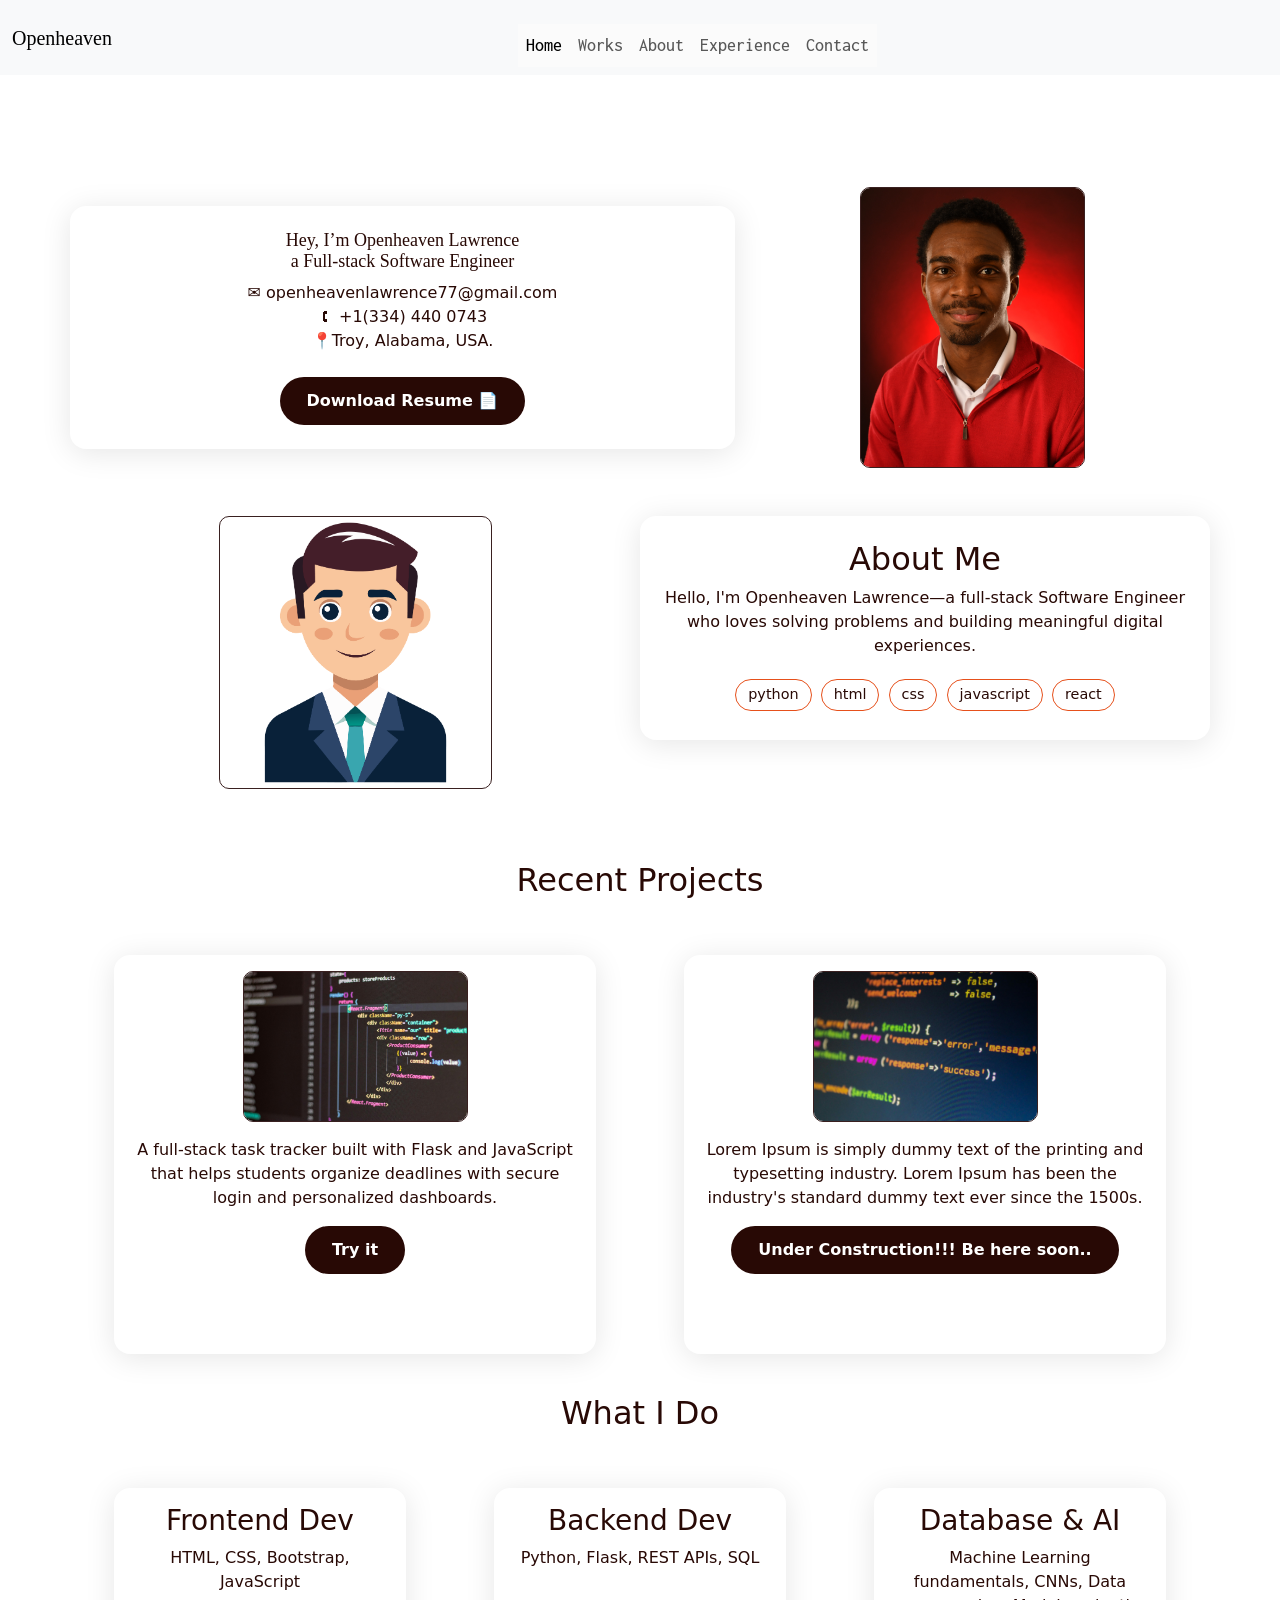
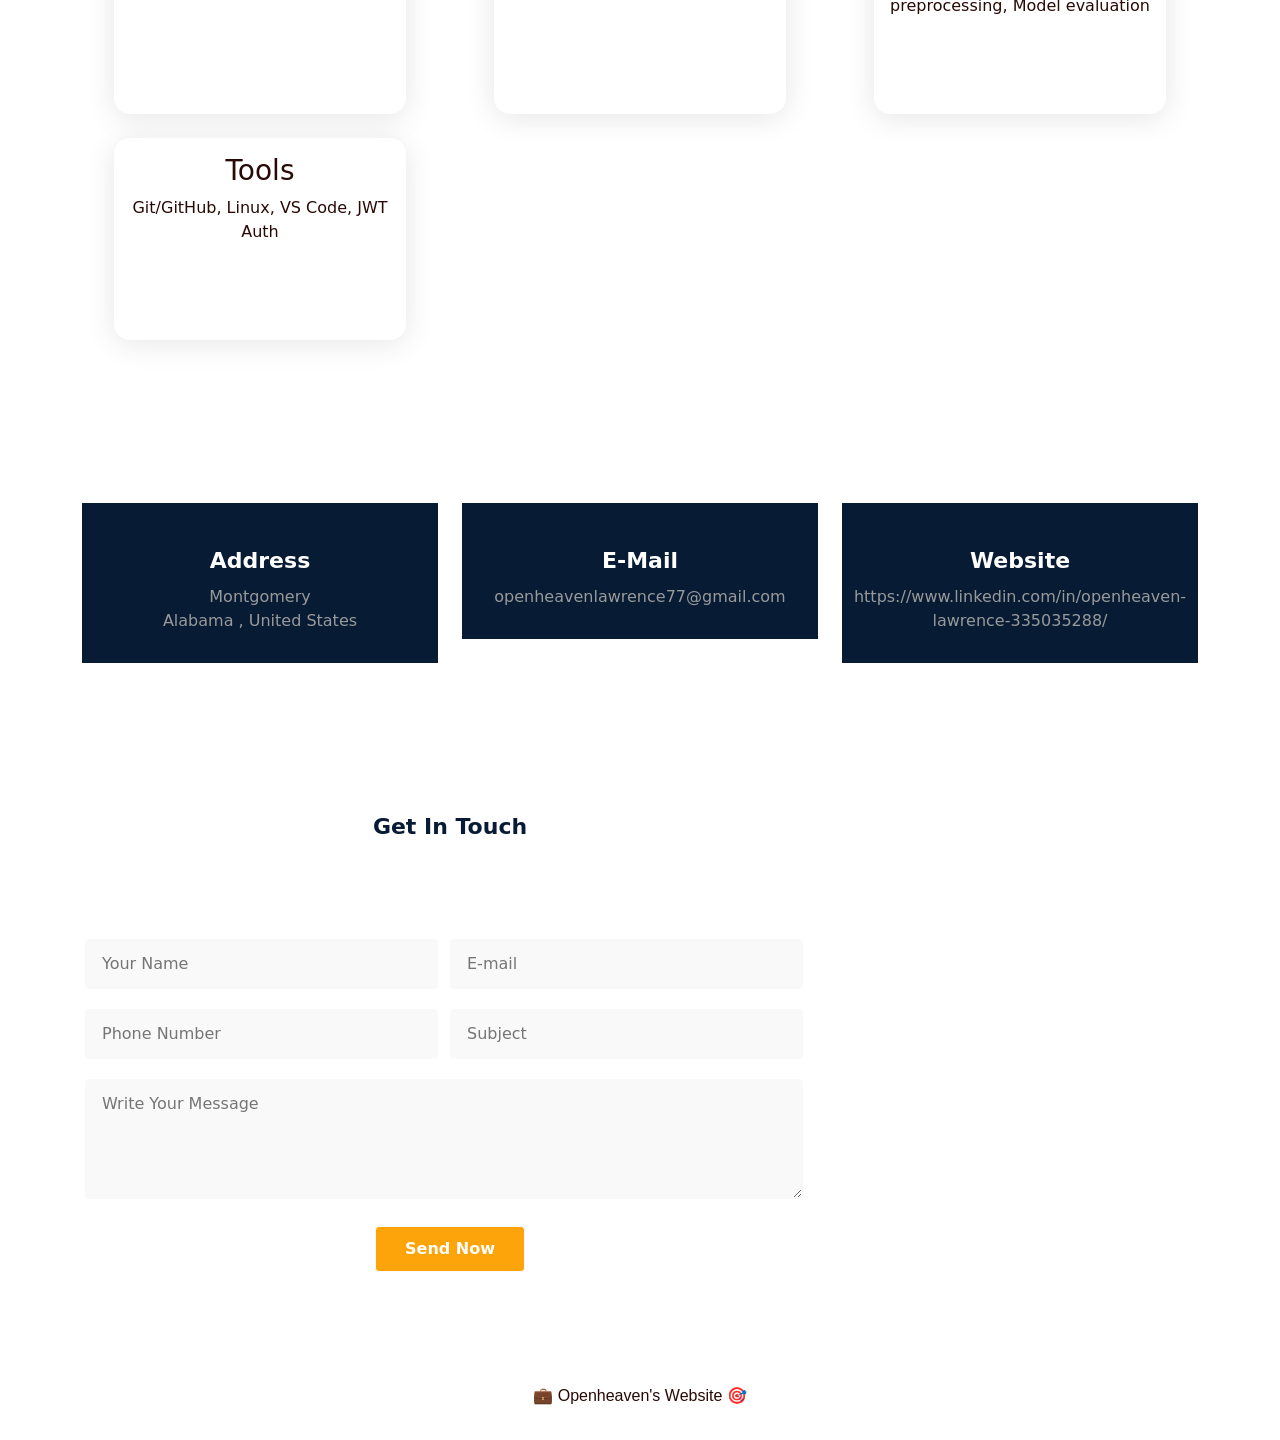
==== index.html @ 56e7ef84 "Initial portfolio setup" ====
<!DOCTYPE html>
<html lang="en">

<head>
    <meta charset="UTF-8">
    <meta name="viewport" content="width=device-width, initial-scale=1.0">
    <title>My Website</title>
    <link href="https://cdn.jsdelivr.net/npm/bootstrap@5.3.8/dist/css/bootstrap.min.css" rel="stylesheet"
        integrity="sha384-sRIl4kxILFvY47J16cr9ZwB07vP4J8+LH7qKQnuqkuIAvNWLzeN8tE5YBujZqJLB" crossorigin="anonymous">
    <link rel="stylesheet" href="styles.css">
    <link rel="preconnect" href="https://fonts.googleapis.com">
    <link rel="preconnect" href="https://fonts.gstatic.com" crossorigin>
    <link href="https://fonts.googleapis.com/css2?family=Inconsolata:wght@200..900&family=Nunito:ital@0;1&display=swap"
        rel="stylesheet">
</head>

<body>
    <nav class="navbar navbar-expand-lg bg-body-tertiary">
        <div class="container-fluid">
            <a class="navbar-brand" href="#">Openheaven</a>
            <button class="navbar-toggler" type="button" data-bs-toggle="collapse" data-bs-target="#navbarNavAltMarkup">
                <span class="navbar-toggler-icon"></span>
            </button>
            <div class="collapse navbar-collapse" id="navbarNavAltMarkup">
                <div class="navbar-nav">
                    <a class="nav-link active" href="#">Home</a>
                    <a class="nav-link" href="#recent-projects">Works</a>
                    <a class="nav-link" href="#">About</a>
                    <a class="nav-link" href="#">Experience</a>
                    <a class="nav-link" href="#contact-section">Contact</a> </div>
            </div>
        </div>
    </nav>

    <div class="container">
        <div class="row align-items-center"> <div class="col-md-7 text1 hoverMe p-4">
                <h1>Hey, I’m Openheaven Lawrence <br> a Full-stack Software Engineer</h1>
                <span>✉ openheavenlawrence77@gmail.com</span><br>
                <span>🕻 +1(334) 440 0743</span><br>
                <span>📍Troy, Alabama, USA.</span>
                
                <div class="mt-4">
                    <a href="assets/MyResume.pdf" class="btn-resume" download>
                        Download Resume 📄
                    </a>
                </div>
            </div>
            <div class="col-md-5 my-image mt-4 mt-md-0">
                <img src="./images/myImage.jpg" alt="Profile" class="img-fluid">
            </div>
        </div>

        <div class="row mt-5">
            <div class="col-md-6 mb-4">
                <img src="images/IMAGE1.png" alt="About Me" class="img-fluid">
            </div>
            <div class="col-md-6 hoverMe text1 programmingLan p-4">
                <h2>About Me</h2>
                <p>Hello, I'm Openheaven Lawrence—a full-stack Software Engineer who loves solving problems and building meaningful digital experiences.</p>
                <div class="skills-container">
                    <span>python</span> <span>html</span> <span>css</span> <span>javascript</span> <span>react</span>
                </div>
            </div>
        </div>

        <div id="recent-projects" class="row mt-5">
            <div class="col-12">
                <h2 class="mb-4">Recent Projects</h2>
            </div>
            <div class="col-md-6 mb-4">
                <div class="text1 projects-container p-3 h-100">
                    <img src="images/recent-project1.jpg" alt="Project 1" class="img-fluid mb-3">
                    <p>A full-stack task tracker built with Flask and JavaScript that helps students organize deadlines with secure login and personalized dashboards.</p>
                    <a href="https://lawopenheaven.github.io/student-task-tracker/login.html" class="btn-resume">
                        Try it
                    </a>
                </div>
            </div>
            <div class="col-md-6 mb-4">
                <div class="text1 projects-container p-3 h-100">
                    <img src="images/recent-project2.jpg" alt="Project 2" class="img-fluid mb-3">
                    <p>Lorem Ipsum is simply dummy text of the printing and typesetting industry. Lorem Ipsum has been the industry's standard dummy text ever since the 1500s.</p>
                    <a href="" class="btn-resume">
                        Under Construction!!! Be here soon..
                    </a>
                </div>
            </div>
        </div>

        <div class="row mt-5">
            <div class="col-12">
                <h2 class="mb-4">What I Do</h2>
            </div>
            <div class="col-md-4 mb-4">
                <div class="text1 projects-container p-3 h-100">
                    <h3>Frontend Dev</h3>
                <p>HTML, CSS, Bootstrap, JavaScript</p>
                </div>
            </div>
            <div class="col-md-4 mb-4">
                <div class="text1 projects-container p-3 h-100">
                    <h3>Backend Dev</h3>
                <p>Python, Flask, REST APIs, SQL</p>
                </div>
            </div>
            <div class="col-md-4 mb-4">
                <div class="text1 projects-container p-3 h-100">
                    <h3>Database & AI</h3>
                <p>Machine Learning fundamentals, CNNs, Data preprocessing, Model evaluation</p>
                </div>
            </div>
            <div class="col-md-4 mb-4">
                <div class="text1 projects-container p-3 h-100">
                    <h3>Tools</h3>
                <p>Git/GitHub, Linux, VS Code, JWT Auth</p>
                </div>
            </div>
        </div>

        
    </div>

    <div id="contact-section"></div>

    <footer>💼 Openheaven's Website 🎯</footer>
    <script src="index.js"></script>
</body>

</html>
---- styles.css ----
.navbar-nav {
    margin: auto;
    margin-top: 1rem;
    background-color: #FBFBFB;
}

.navbar {
    font-family: "Inconsolata", monospace;
    font-optical-sizing: auto;
    font-weight: 500;
    font-size: large;
    font-style: normal;
    font-variation-settings:
        "wdth"100;
}

.navbar .navbar-brand {
    font-family: 'Times New Roman', Times, serif;
}

body {
    text-align: center;
    color: #280905;
    /* background-image: linear-gradient(to bottom, #FFFF, #FFFF, #FFFF, #FFFF, #FFFF, #280905); */
}

.container .row {
    margin-top: 10%;
}

h1 {
    font-family: Cambria, Cochin, Georgia, Times, 'Times New Roman', serif;
    font-size: large;

}

.container .text1 {
    background: #FFFF;
    border-radius: 16px;
    box-shadow: 0 4px 30px rgba(0, 0, 0, 0.1);
    backdrop-filter: blur(5px);
    -webkit-backdrop-filter: blur(5px);
    height: fit-content;
    padding-bottom: 5px;
}

.hoverMe:hover {
    border: 2px solid #C3110C;
    transform: scale(1.03);
    transition: transform 0.9s ease;
}

img {
    border-radius: 10px;
    border: 0.5px solid rgba(36, 8, 8, 0.9);
    width: 50%;
}

.row .available-text {
    margin-top: 5rem;
}

footer {

    font-family: sans-serif;
    margin: 2rem;
}

.projects-container {
    margin: 2rem;
}

.wrap-img {
    float: right;
    margin-top: 5px;
    margin-left: 20px;
    /* Adds space between the image and the text */
    margin-bottom: 10px;
    /* Adds space below the image */
}

.wrap-img1 {
    margin-top: 5px;
    float: left;
    margin-right: 20px;
    /* Adds space between the image and the text */
    margin-bottom: 10px;
    /* Adds space below the image */
}

.programmingLan span {
    border: 0.5px solid #E6501B;
    padding: 1px;

}



/* RESUME BUTTON STYLING */
.btn-resume {
    display: inline-block;
    padding: 10px 25px;
    background-color: #280905;
    color: white;
    text-decoration: none;
    border-radius: 30px;
    font-weight: bold;
    transition: background-color 0.3s ease, transform 0.3s ease;
    border: 2px solid transparent;
}

.btn-resume:hover {
    background-color: #C3110C;
    color: white;
    transform: translateY(-3px);
}

/* RESPONSIVE IMAGES */
img {
    border-radius: 10px;
    border: 0.5px solid rgba(36, 8, 8, 0.9);
    max-width: 100%; /* Better than width: 50% for responsiveness */
    height: auto;
}

/* SKILLS TAGS */
.programmingLan span {
    border: 1px solid #E6501B;
    padding: 4px 12px;
    border-radius: 20px;
    display: inline-block;
    margin: 5px 2px;
    font-size: 0.9rem;
}

/* --- RESPONSIVENESS (MOBILE FRIENDLY) --- */
@media (max-width: 768px) {
    .container .row {
        margin-top: 2rem; /* Reduce the 10% margin on mobile */
    }

    h1 {
        font-size: 1.5rem; /* Smaller text for mobile */
    }

    .my-image {
        text-align: center;
        order: -1; /* Puts your image above the text on mobile */
    }

    .text1 {
        margin-bottom: 20px;
    }

    .wrap-img, .wrap-img1 {
        float: none; /* Stop text wrapping on small screens */
        width: 100%;
        margin: 0 0 15px 0;
    }
}
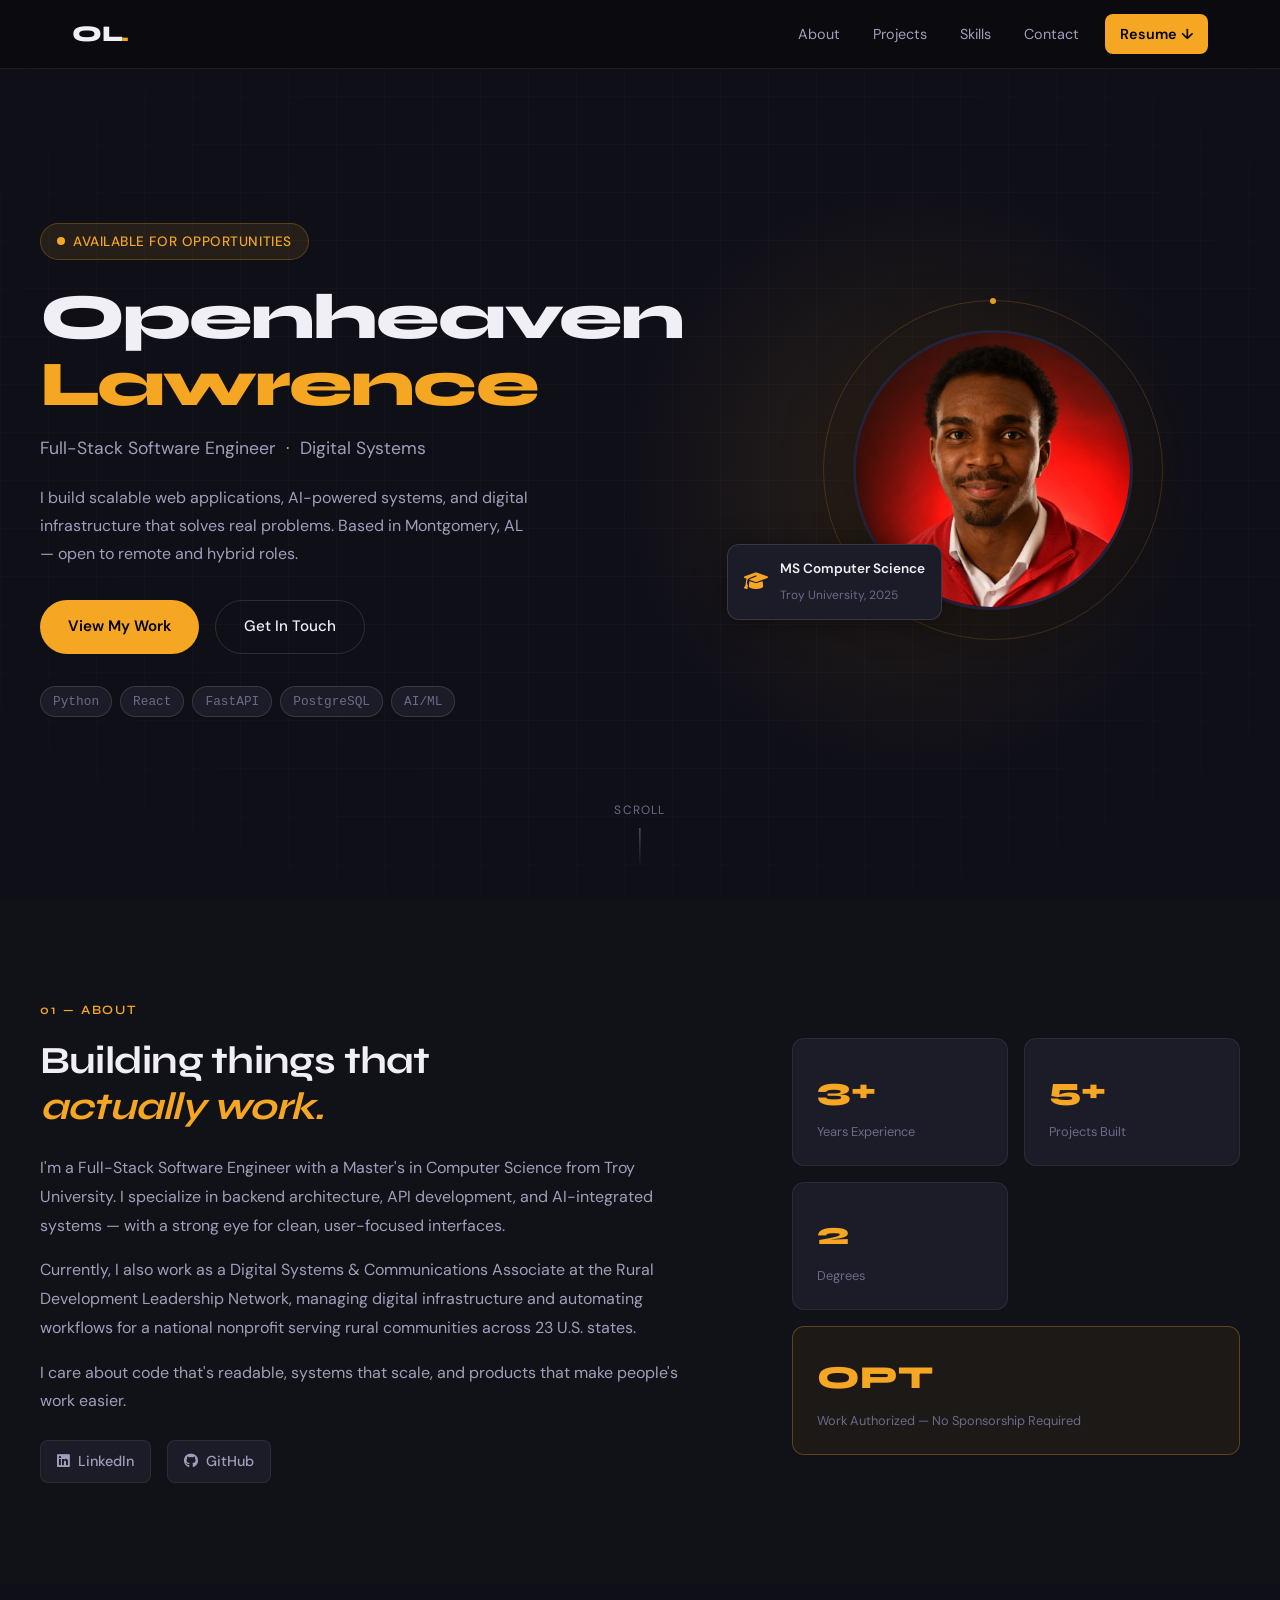
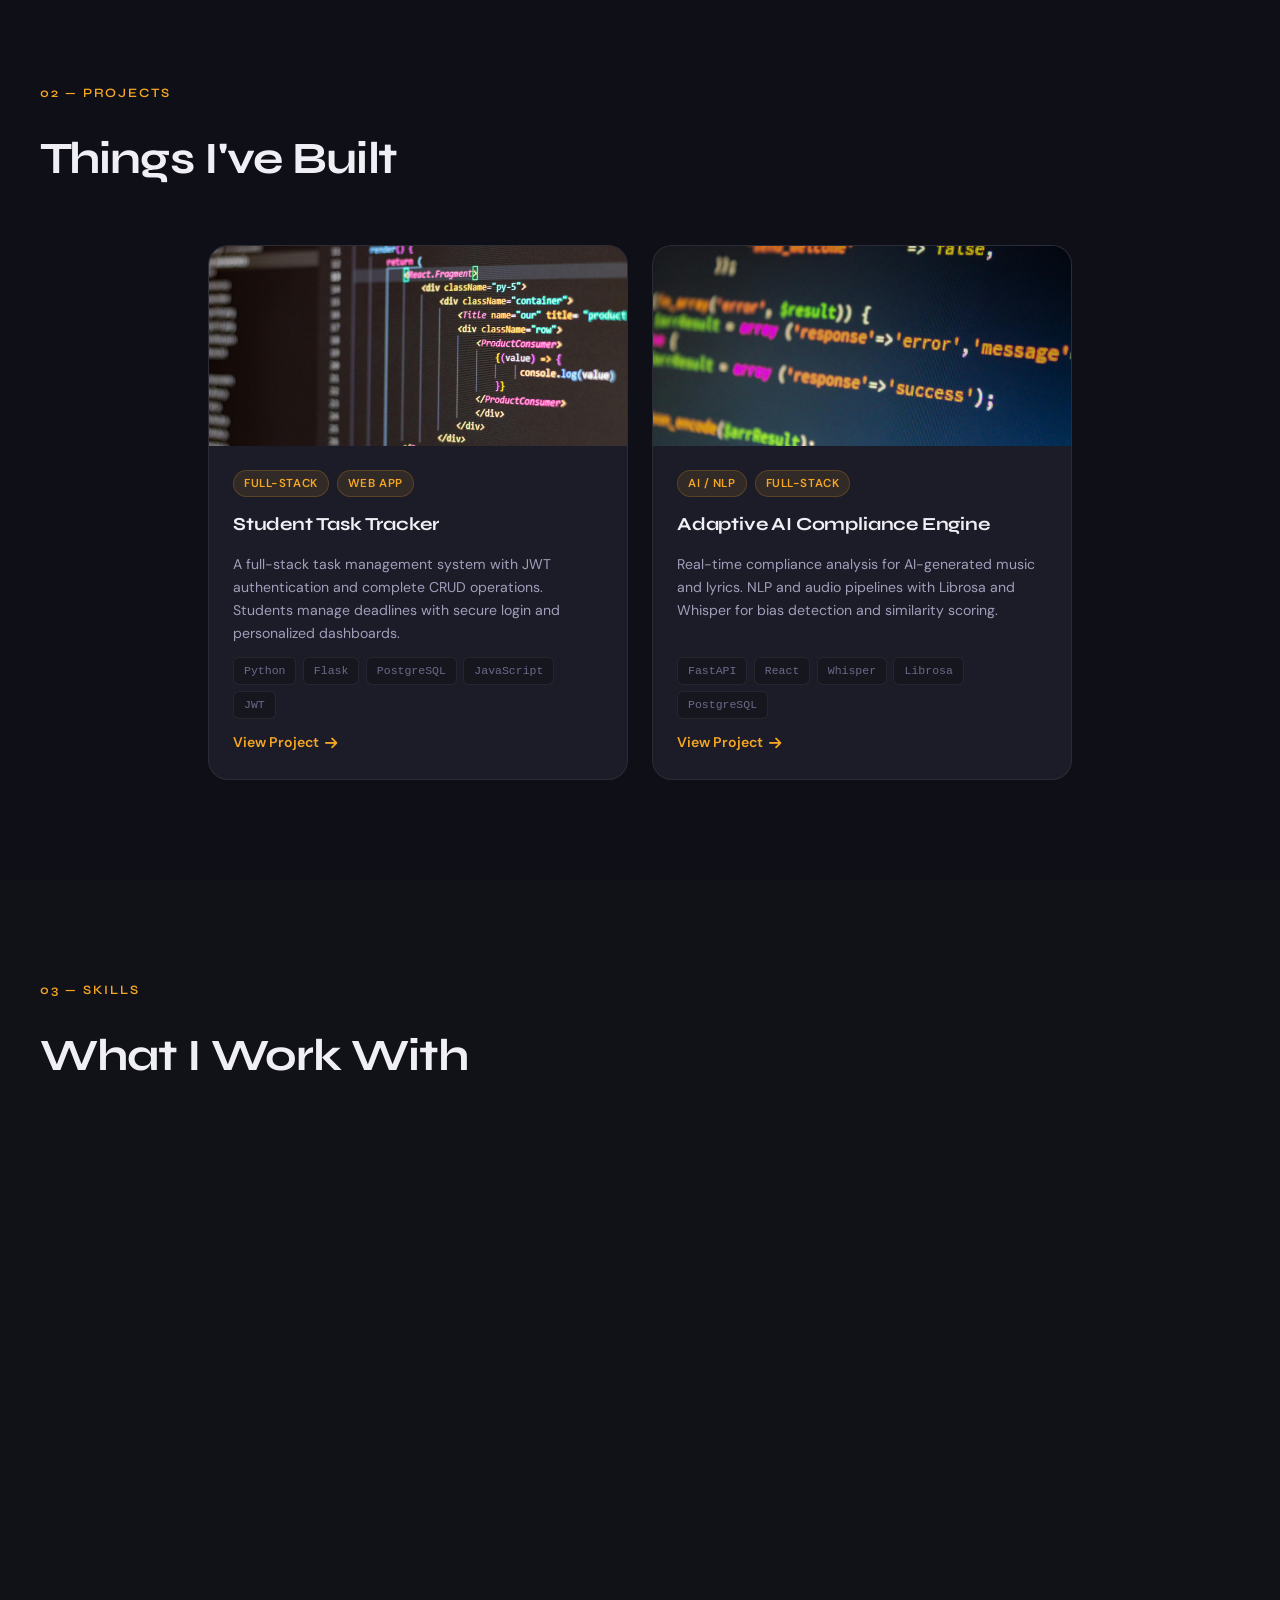
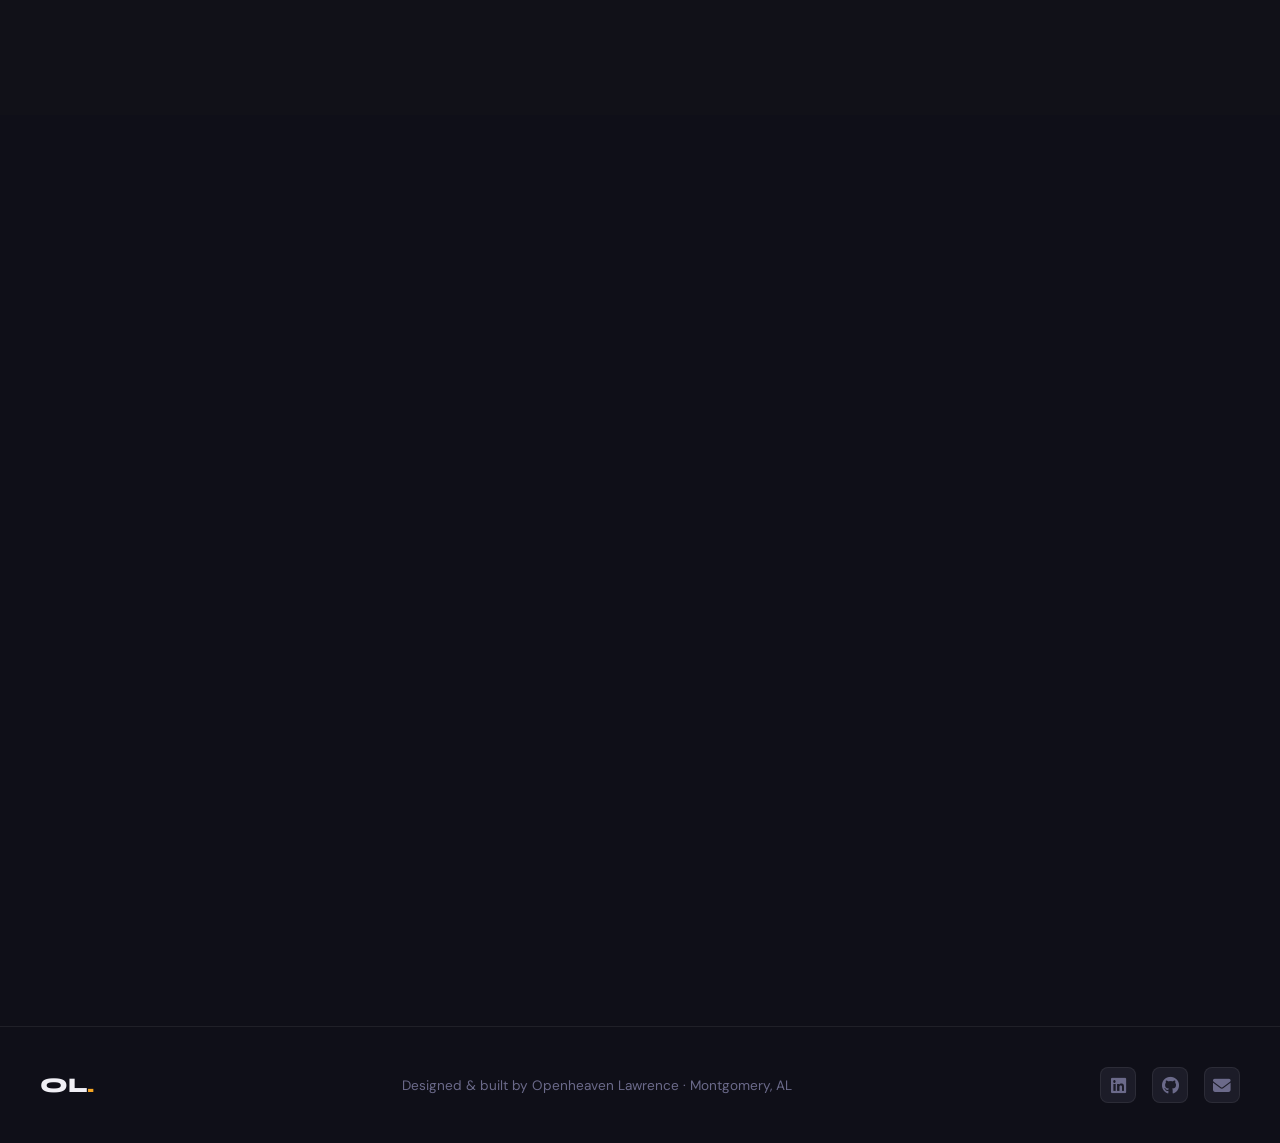
==== commit 34093ea2: "Add files via upload" ====
--- a/index.html
+++ b/index.html
@@ -1,129 +1,285 @@
 <!DOCTYPE html>
 <html lang="en">
-
 <head>
-    <meta charset="UTF-8">
-    <meta name="viewport" content="width=device-width, initial-scale=1.0">
-    <title>My Website</title>
-    <link href="https://cdn.jsdelivr.net/npm/bootstrap@5.3.8/dist/css/bootstrap.min.css" rel="stylesheet"
-        integrity="sha384-sRIl4kxILFvY47J16cr9ZwB07vP4J8+LH7qKQnuqkuIAvNWLzeN8tE5YBujZqJLB" crossorigin="anonymous">
-    <link rel="stylesheet" href="styles.css">
-    <link rel="preconnect" href="https://fonts.googleapis.com">
-    <link rel="preconnect" href="https://fonts.gstatic.com" crossorigin>
-    <link href="https://fonts.googleapis.com/css2?family=Inconsolata:wght@200..900&family=Nunito:ital@0;1&display=swap"
-        rel="stylesheet">
+  <meta charset="UTF-8" />
+  <meta name="viewport" content="width=device-width, initial-scale=1.0"/>
+  <title>Openheaven Lawrence — Software Engineer</title>
+  <link rel="preconnect" href="https://fonts.googleapis.com">
+  <link rel="preconnect" href="https://fonts.gstatic.com" crossorigin>
+  <link href="https://fonts.googleapis.com/css2?family=Syne:wght@400;600;700;800&family=DM+Sans:ital,opsz,wght@0,9..40,300;0,9..40,400;0,9..40,500;1,9..40,300&display=swap" rel="stylesheet">
+  <link rel="stylesheet" href="https://cdnjs.cloudflare.com/ajax/libs/font-awesome/6.5.0/css/all.min.css"/>
+  <link rel="stylesheet" href="styles.css">
 </head>
-
 <body>
-    <nav class="navbar navbar-expand-lg bg-body-tertiary">
-        <div class="container-fluid">
-            <a class="navbar-brand" href="#">Openheaven</a>
-            <button class="navbar-toggler" type="button" data-bs-toggle="collapse" data-bs-target="#navbarNavAltMarkup">
-                <span class="navbar-toggler-icon"></span>
-            </button>
-            <div class="collapse navbar-collapse" id="navbarNavAltMarkup">
-                <div class="navbar-nav">
-                    <a class="nav-link active" href="#">Home</a>
-                    <a class="nav-link" href="#recent-projects">Works</a>
-                    <a class="nav-link" href="#">About</a>
-                    <a class="nav-link" href="#">Experience</a>
-                    <a class="nav-link" href="#contact-section">Contact</a> </div>
-            </div>
-        </div>
-    </nav>
-
-    <div class="container">
-        <div class="row align-items-center"> <div class="col-md-7 text1 hoverMe p-4">
-                <h1>Hey, I’m Openheaven Lawrence <br> a Full-stack Software Engineer</h1>
-                <span>✉ openheavenlawrence77@gmail.com</span><br>
-                <span>🕻 +1(334) 440 0743</span><br>
-                <span>📍Troy, Alabama, USA.</span>
-                
-                <div class="mt-4">
-                    <a href="assets/MyResume.pdf" class="btn-resume" download>
-                        Download Resume 📄
-                    </a>
-                </div>
-            </div>
-            <div class="col-md-5 my-image mt-4 mt-md-0">
-                <img src="./images/myImage.jpg" alt="Profile" class="img-fluid">
-            </div>
-        </div>
-
-        <div class="row mt-5">
-            <div class="col-md-6 mb-4">
-                <img src="images/IMAGE1.png" alt="About Me" class="img-fluid">
-            </div>
-            <div class="col-md-6 hoverMe text1 programmingLan p-4">
-                <h2>About Me</h2>
-                <p>Hello, I'm Openheaven Lawrence—a full-stack Software Engineer who loves solving problems and building meaningful digital experiences.</p>
-                <div class="skills-container">
-                    <span>python</span> <span>html</span> <span>css</span> <span>javascript</span> <span>react</span>
-                </div>
-            </div>
-        </div>
-
-        <div id="recent-projects" class="row mt-5">
-            <div class="col-12">
-                <h2 class="mb-4">Recent Projects</h2>
-            </div>
-            <div class="col-md-6 mb-4">
-                <div class="text1 projects-container p-3 h-100">
-                    <img src="images/recent-project1.jpg" alt="Project 1" class="img-fluid mb-3">
-                    <p>A full-stack task tracker built with Flask and JavaScript that helps students organize deadlines with secure login and personalized dashboards.</p>
-                    <a href="https://lawopenheaven.github.io/student-task-tracker/login.html" class="btn-resume">
-                        Try it
-                    </a>
-                </div>
-            </div>
-            <div class="col-md-6 mb-4">
-                <div class="text1 projects-container p-3 h-100">
-                    <img src="images/recent-project2.jpg" alt="Project 2" class="img-fluid mb-3">
-                    <p>Lorem Ipsum is simply dummy text of the printing and typesetting industry. Lorem Ipsum has been the industry's standard dummy text ever since the 1500s.</p>
-                    <a href="" class="btn-resume">
-                        Under Construction!!! Be here soon..
-                    </a>
-                </div>
-            </div>
-        </div>
-
-        <div class="row mt-5">
-            <div class="col-12">
-                <h2 class="mb-4">What I Do</h2>
-            </div>
-            <div class="col-md-4 mb-4">
-                <div class="text1 projects-container p-3 h-100">
-                    <h3>Frontend Dev</h3>
-                <p>HTML, CSS, Bootstrap, JavaScript</p>
-                </div>
-            </div>
-            <div class="col-md-4 mb-4">
-                <div class="text1 projects-container p-3 h-100">
-                    <h3>Backend Dev</h3>
-                <p>Python, Flask, REST APIs, SQL</p>
-                </div>
-            </div>
-            <div class="col-md-4 mb-4">
-                <div class="text1 projects-container p-3 h-100">
-                    <h3>Database & AI</h3>
-                <p>Machine Learning fundamentals, CNNs, Data preprocessing, Model evaluation</p>
-                </div>
-            </div>
-            <div class="col-md-4 mb-4">
-                <div class="text1 projects-container p-3 h-100">
-                    <h3>Tools</h3>
-                <p>Git/GitHub, Linux, VS Code, JWT Auth</p>
-                </div>
-            </div>
-        </div>
-
-        
-    </div>
-
-    <div id="contact-section"></div>
-
-    <footer>💼 Openheaven's Website 🎯</footer>
-    <script src="index.js"></script>
+
+  <nav id="navbar">
+    <div class="nav-inner">
+      <a class="nav-logo" href="#">OL<span class="dot">.</span></a>
+      <div class="nav-links">
+        <a href="#about">About</a>
+        <a href="#projects">Projects</a>
+        <a href="#skills">Skills</a>
+        <a href="#contact">Contact</a>
+        <a href="assets/MyResume.pdf" class="nav-cta" download>Resume ↓</a>
+      </div>
+      <button class="nav-burger" id="burger" aria-label="Toggle menu">
+        <span></span><span></span><span></span>
+      </button>
+    </div>
+  </nav>
+
+  <div class="mobile-menu" id="mobileMenu">
+    <a href="#about" class="mob-link">About</a>
+    <a href="#projects" class="mob-link">Projects</a>
+    <a href="#skills" class="mob-link">Skills</a>
+    <a href="#contact" class="mob-link">Contact</a>
+    <a href="assets/MyResume.pdf" class="mob-link cta-mob" download>Download Resume</a>
+  </div>
+
+  <section id="hero">
+    <div class="hero-bg-grid"></div>
+    <div class="hero-glow"></div>
+    <div class="hero-inner">
+      <div class="hero-text">
+        <div class="hero-eyebrow">
+          <span class="pulse-dot"></span>
+          Available for opportunities
+        </div>
+        <h1 class="hero-name">Openheaven<br><span class="name-accent">Lawrence</span></h1>
+        <p class="hero-role">Full-Stack Software Engineer <span class="role-sep">·</span> Digital Systems</p>
+        <p class="hero-bio">I build scalable web applications, AI-powered systems, and digital infrastructure that solves real problems. Based in Montgomery, AL — open to remote and hybrid roles.</p>
+        <div class="hero-actions">
+          <a href="#projects" class="btn-primary">View My Work</a>
+          <a href="#contact" class="btn-ghost">Get In Touch</a>
+        </div>
+        <div class="hero-stack">
+          <span>Python</span><span>React</span><span>FastAPI</span><span>PostgreSQL</span><span>AI/ML</span>
+        </div>
+      </div>
+      <div class="hero-image-wrap">
+        <div class="hero-image-ring"></div>
+        <img src="./images/myImage.jpg" alt="Openheaven Lawrence" class="hero-photo"/>
+        <div class="hero-card floating">
+          <i class="fa-solid fa-graduation-cap"></i>
+          <div>
+            <strong>MS Computer Science</strong>
+            <span>Troy University, 2025</span>
+          </div>
+        </div>
+      </div>
+    </div>
+    <div class="scroll-hint">
+      <span>Scroll</span>
+      <div class="scroll-line"></div>
+    </div>
+  </section>
+
+  <section id="about">
+    <div class="section-inner">
+      <div class="section-label">01 — About</div>
+      <div class="about-grid">
+        <div class="about-text">
+          <h2>Building things that<br><em>actually work.</em></h2>
+          <p>I'm a Full-Stack Software Engineer with a Master's in Computer Science from Troy University. I specialize in backend architecture, API development, and AI-integrated systems — with a strong eye for clean, user-focused interfaces.</p>
+          <p>Currently, I also work as a Digital Systems & Communications Associate at the Rural Development Leadership Network, managing digital infrastructure and automating workflows for a national nonprofit serving rural communities across 23 U.S. states.</p>
+          <p>I care about code that's readable, systems that scale, and products that make people's work easier.</p>
+          <div class="about-links">
+            <a href="https://www.linkedin.com/in/openheaven-lawrence-335035288/" target="_blank" class="social-link">
+              <i class="fa-brands fa-linkedin"></i> LinkedIn
+            </a>
+            <a href="https://github.com/lawopenheaven" target="_blank" class="social-link">
+              <i class="fa-brands fa-github"></i> GitHub
+            </a>
+          </div>
+        </div>
+        <div class="about-stats">
+          <div class="stat-card">
+            <span class="stat-num">3+</span>
+            <span class="stat-label">Years Experience</span>
+          </div>
+          <div class="stat-card">
+            <span class="stat-num">5+</span>
+            <span class="stat-label">Projects Built</span>
+          </div>
+          <div class="stat-card">
+            <span class="stat-num">2</span>
+            <span class="stat-label">Degrees</span>
+          </div>
+          <div class="stat-card highlight">
+            <span class="stat-num">OPT</span>
+            <span class="stat-label">Work Authorized — No Sponsorship Required</span>
+          </div>
+        </div>
+      </div>
+    </div>
+  </section>
+
+  <section id="projects">
+    <div class="section-inner">
+      <div class="section-label">02 — Projects</div>
+      <h2 class="section-title">Things I've Built</h2>
+      <div class="projects-grid">
+
+        <div class="project-card featured">
+          <div class="project-img-wrap">
+            <img src="images/recent-project1.jpg" alt="Student Task Tracker"/>
+            <div class="project-overlay">
+              <a href="https://lawopenheaven.github.io/student-task-tracker/login.html" target="_blank" class="overlay-btn">Live Demo <i class="fa-solid fa-arrow-up-right-from-square"></i></a>
+            </div>
+          </div>
+          <div class="project-info">
+            <div class="project-meta">
+              <span class="project-tag">Full-Stack</span>
+              <span class="project-tag">Web App</span>
+            </div>
+            <h3>Student Task Tracker</h3>
+            <p>A full-stack task management system with JWT authentication and complete CRUD operations. Students manage deadlines with secure login and personalized dashboards.</p>
+            <div class="project-stack">
+              <span>Python</span><span>Flask</span><span>PostgreSQL</span><span>JavaScript</span><span>JWT</span>
+            </div>
+            <a href="https://lawopenheaven.github.io/student-task-tracker/login.html" target="_blank" class="project-link">
+              View Project <i class="fa-solid fa-arrow-right"></i>
+            </a>
+          </div>
+        </div>
+
+        <div class="project-card">
+          <div class="project-img-wrap">
+            <img src="images/recent-project2.jpg" alt="AI Compliance Engine"/>
+          </div>
+          <div class="project-info">
+            <div class="project-meta">
+              <span class="project-tag">AI / NLP</span>
+              <span class="project-tag">Full-Stack</span>
+            </div>
+            <h3>Adaptive AI Compliance Engine</h3>
+            <p>Real-time compliance analysis for AI-generated music and lyrics. NLP and audio pipelines with Librosa and Whisper for bias detection and similarity scoring.</p>
+            <div class="project-stack">
+              <span>FastAPI</span><span>React</span><span>Whisper</span><span>Librosa</span><span>PostgreSQL</span>
+            </div>
+            <a href="https://github.com/LawOpenheaven/musicpolice" target="_blank" class="project-link">
+              View Project <i class="fa-solid fa-arrow-right"></i>
+            </a>
+          </div>
+        </div>
+
+
+      </div>
+    </div>
+  </section>
+
+  <section id="skills">
+    <div class="section-inner">
+      <div class="section-label">03 — Skills</div>
+      <h2 class="section-title">What I Work With</h2>
+      <div class="skills-grid">
+        <div class="skill-group">
+          <div class="skill-group-icon"><i class="fa-solid fa-paintbrush"></i></div>
+          <h4>Frontend</h4>
+          <div class="skill-tags"><span>React</span><span>JavaScript</span><span>HTML5</span><span>CSS3</span></div>
+        </div>
+        <div class="skill-group">
+          <div class="skill-group-icon"><i class="fa-solid fa-server"></i></div>
+          <h4>Backend</h4>
+          <div class="skill-tags"><span>Python</span><span>FastAPI</span><span>Flask</span><span>REST APIs</span><span>C++</span></div>
+        </div>
+        <div class="skill-group">
+          <div class="skill-group-icon"><i class="fa-solid fa-database"></i></div>
+          <h4>Databases</h4>
+          <div class="skill-tags"><span>PostgreSQL</span><span>SQL</span></div>
+        </div>
+        <div class="skill-group">
+          <div class="skill-group-icon"><i class="fa-solid fa-brain"></i></div>
+          <h4>AI / ML</h4>
+          <div class="skill-tags"><span>TensorFlow</span><span>Keras</span><span>scikit-learn</span><span>OpenCV</span><span>NLP</span></div>
+        </div>
+        <div class="skill-group">
+          <div class="skill-group-icon"><i class="fa-solid fa-bullhorn"></i></div>
+          <h4>Digital Systems</h4>
+          <div class="skill-tags"><span>Google Workspace</span><span>Canva</span><span>LinkedIn</span><span>Workflow Automation</span></div>
+        </div>
+        <div class="skill-group">
+          <div class="skill-group-icon"><i class="fa-solid fa-wrench"></i></div>
+          <h4>Tools</h4>
+          <div class="skill-tags"><span>Git</span><span>Linux</span><span>VS Code</span><span>JWT Auth</span></div>
+        </div>
+      </div>
+    </div>
+  </section>
+
+  <section id="contact">
+    <div class="section-inner">
+      <div class="section-label">04 — Contact</div>
+      <h2 class="section-title">Let's Work Together</h2>
+      <p class="contact-intro">I'm actively looking for software engineering and digital systems roles. Whether you have a position, a project, or just want to connect — my inbox is open.</p>
+      <div class="contact-grid">
+        <div class="contact-info-block">
+          <div class="contact-item">
+            <div class="contact-icon"><i class="fa-solid fa-envelope"></i></div>
+            <div>
+              <span class="contact-label">Email</span>
+              <a href="mailto:openheavenlawrence77@gmail.com">openheavenlawrence77@gmail.com</a>
+            </div>
+          </div>
+          <div class="contact-item">
+            <div class="contact-icon"><i class="fa-solid fa-phone"></i></div>
+            <div>
+              <span class="contact-label">Phone</span>
+              <a href="tel:+13344400743">+1 (334) 440-0743</a>
+            </div>
+          </div>
+          <div class="contact-item">
+            <div class="contact-icon"><i class="fa-solid fa-location-dot"></i></div>
+            <div>
+              <span class="contact-label">Location</span>
+              <span>Montgomery, Alabama, USA</span>
+            </div>
+          </div>
+          <div class="contact-item">
+            <div class="contact-icon"><i class="fa-brands fa-linkedin"></i></div>
+            <div>
+              <span class="contact-label">LinkedIn</span>
+              <a href="https://www.linkedin.com/in/openheaven-lawrence-335035288/" target="_blank">openheaven-lawrence</a>
+            </div>
+          </div>
+        </div>
+        <form class="contact-form" action="https://formspree.io/f/meelovyd" method="post">
+          <div class="form-row">
+            <div class="form-group">
+              <label>Your Name</label>
+              <input type="text" name="name" placeholder="Jane Smith" required/>
+            </div>
+            <div class="form-group">
+              <label>Email Address</label>
+              <input type="email" name="email" placeholder="jane@company.com" required/>
+            </div>
+          </div>
+          <div class="form-group">
+            <label>Subject</label>
+            <input type="text" name="subject" placeholder="Job opportunity at Acme Corp"/>
+          </div>
+          <div class="form-group">
+            <label>Message</label>
+            <textarea name="message" rows="5" placeholder="Tell me about the role or project..."></textarea>
+          </div>
+          <button type="submit" class="btn-primary full-width">Send Message <i class="fa-solid fa-paper-plane"></i></button>
+        </form>
+      </div>
+    </div>
+  </section>
+
+  <footer>
+    <div class="footer-inner">
+      <span class="footer-logo">OL<span class="dot">.</span></span>
+      <p>Designed & built by Openheaven Lawrence · Montgomery, AL</p>
+      <div class="footer-links">
+        <a href="https://www.linkedin.com/in/openheaven-lawrence-335035288/" target="_blank"><i class="fa-brands fa-linkedin"></i></a>
+        <a href="https://github.com/lawopenheaven" target="_blank"><i class="fa-brands fa-github"></i></a>
+        <a href="mailto:openheavenlawrence77@gmail.com"><i class="fa-solid fa-envelope"></i></a>
+      </div>
+    </div>
+  </footer>
+
+  <script src="index.js"></script>
 </body>
-
-</html>+</html>
--- a/styles.css
+++ b/styles.css
@@ -1,160 +1,683 @@
-.navbar-nav {
-    margin: auto;
-    margin-top: 1rem;
-    background-color: #FBFBFB;
-}
-
-.navbar {
-    font-family: "Inconsolata", monospace;
-    font-optical-sizing: auto;
-    font-weight: 500;
-    font-size: large;
-    font-style: normal;
-    font-variation-settings:
-        "wdth"100;
-}
-
-.navbar .navbar-brand {
-    font-family: 'Times New Roman', Times, serif;
-}
+/* ========================================
+   OPENHEAVEN LAWRENCE — PORTFOLIO STYLES
+   Theme: Dark editorial with amber accent
+   ======================================== */
+
+:root {
+  --bg: #0f0f18;
+  --bg2: #111118;
+  --bg3: #16161f;
+  --surface: #1c1c28;
+  --surface2: #22223a;
+  --border: rgba(255,255,255,0.07);
+  --border2: rgba(255,255,255,0.12);
+  --accent: #f5a623;
+  --accent2: #ff6b35;
+  --text: #f0eff5;
+  --text2: #a09fbb;
+  --text3: #6b6a8a;
+  --font-display: 'Syne', sans-serif;
+  --font-body: 'DM Sans', sans-serif;
+  --radius: 12px;
+  --radius-lg: 20px;
+  --shadow: 0 4px 32px rgba(0,0,0,0.4);
+  --shadow-lg: 0 8px 64px rgba(0,0,0,0.6);
+  --transition: 0.3s cubic-bezier(0.4, 0, 0.2, 1);
+}
+
+*, *::before, *::after { box-sizing: border-box; margin: 0; padding: 0; }
+
+html { scroll-behavior: smooth; }
 
 body {
-    text-align: center;
-    color: #280905;
-    /* background-image: linear-gradient(to bottom, #FFFF, #FFFF, #FFFF, #FFFF, #FFFF, #280905); */
-}
-
-.container .row {
-    margin-top: 10%;
-}
-
-h1 {
-    font-family: Cambria, Cochin, Georgia, Times, 'Times New Roman', serif;
-    font-size: large;
-
-}
-
-.container .text1 {
-    background: #FFFF;
-    border-radius: 16px;
-    box-shadow: 0 4px 30px rgba(0, 0, 0, 0.1);
-    backdrop-filter: blur(5px);
-    -webkit-backdrop-filter: blur(5px);
-    height: fit-content;
-    padding-bottom: 5px;
-}
-
-.hoverMe:hover {
-    border: 2px solid #C3110C;
-    transform: scale(1.03);
-    transition: transform 0.9s ease;
-}
-
-img {
-    border-radius: 10px;
-    border: 0.5px solid rgba(36, 8, 8, 0.9);
-    width: 50%;
-}
-
-.row .available-text {
-    margin-top: 5rem;
-}
-
+  font-family: var(--font-body);
+  background: var(--bg);
+  color: var(--text);
+  line-height: 1.7;
+  overflow-x: hidden;
+  -webkit-font-smoothing: antialiased;
+}
+
+/* ── SCROLLBAR ── */
+::-webkit-scrollbar { width: 4px; }
+::-webkit-scrollbar-track { background: var(--bg); }
+::-webkit-scrollbar-thumb { background: var(--accent); border-radius: 4px; }
+
+/* ── SELECTION ── */
+::selection { background: var(--accent); color: #000; }
+
+/* ── NAV ── */
+#navbar {
+  position: fixed; top: 0; left: 0; right: 0; z-index: 100;
+  background: rgba(10,10,15,0.85);
+  backdrop-filter: blur(20px);
+  border-bottom: 1px solid var(--border);
+  transition: var(--transition);
+}
+#navbar.scrolled { background: rgba(10,10,15,0.97); }
+
+.nav-inner {
+  max-width: 1200px; margin: 0 auto;
+  padding: 0 2rem;
+  height: 68px;
+  display: flex; align-items: center; justify-content: space-between;
+}
+
+.nav-logo {
+  font-family: var(--font-display);
+  font-weight: 800; font-size: 1.4rem;
+  color: var(--text); text-decoration: none;
+  letter-spacing: -0.02em;
+}
+
+.dot { color: var(--accent); }
+
+.nav-links {
+  display: flex; align-items: center; gap: 0.25rem;
+}
+
+.nav-links a {
+  color: var(--text2); text-decoration: none;
+  font-size: 0.9rem; font-weight: 400;
+  padding: 0.5rem 0.9rem;
+  border-radius: 8px;
+  transition: var(--transition);
+}
+.nav-links a:hover { color: var(--text); background: var(--surface); }
+
+.nav-cta {
+  background: var(--accent) !important;
+  color: #000 !important;
+  font-weight: 600 !important;
+  margin-left: 0.5rem;
+}
+.nav-cta:hover { background: #ffbb44 !important; transform: translateY(-1px); }
+
+.nav-burger {
+  display: none; flex-direction: column; gap: 5px;
+  background: none; border: none; cursor: pointer; padding: 4px;
+}
+.nav-burger span {
+  display: block; width: 22px; height: 2px;
+  background: var(--text); border-radius: 2px;
+  transition: var(--transition);
+}
+
+/* ── MOBILE MENU ── */
+.mobile-menu {
+  position: fixed; top: 68px; left: 0; right: 0; z-index: 99;
+  background: var(--bg2);
+  border-bottom: 1px solid var(--border);
+  display: none; flex-direction: column; padding: 1rem 2rem 1.5rem;
+  gap: 0.25rem;
+  transform: translateY(-10px); opacity: 0;
+  transition: var(--transition);
+}
+.mobile-menu.open { display: flex; transform: translateY(0); opacity: 1; }
+
+.mob-link {
+  color: var(--text2); text-decoration: none;
+  font-size: 1.05rem; padding: 0.75rem 0;
+  border-bottom: 1px solid var(--border);
+  transition: var(--transition);
+}
+.mob-link:hover { color: var(--accent); }
+.cta-mob {
+  margin-top: 0.5rem;
+  background: var(--accent); color: #000 !important;
+  text-align: center; border-radius: 8px; font-weight: 600;
+  border: none !important;
+}
+
+/* ── HERO ── */
+#hero {
+  min-height: 100vh;
+  display: flex; align-items: center;
+  padding: 100px 2rem 60px;
+  position: relative; overflow: hidden;
+}
+
+.hero-bg-grid {
+  position: absolute; inset: 0; z-index: 0;
+  background-image:
+    linear-gradient(rgba(255,255,255,0.025) 1px, transparent 1px),
+    linear-gradient(90deg, rgba(255,255,255,0.025) 1px, transparent 1px);
+  background-size: 48px 48px;
+  mask-image: radial-gradient(ellipse 80% 70% at 50% 50%, black 40%, transparent 100%);
+}
+
+.hero-glow {
+  position: absolute; top: 20%; right: 5%;
+  width: 600px; height: 600px;
+  background: radial-gradient(circle, rgba(245,166,35,0.12) 0%, transparent 70%);
+  z-index: 0; pointer-events: none;
+}
+
+.hero-inner {
+  position: relative; z-index: 1;
+  max-width: 1200px; margin: 0 auto; width: 100%;
+  display: grid; grid-template-columns: 1fr 1fr;
+  gap: 4rem; align-items: center;
+}
+
+.hero-eyebrow {
+  display: inline-flex; align-items: center; gap: 8px;
+  font-size: 0.85rem; color: var(--accent);
+  font-weight: 500; letter-spacing: 0.04em;
+  text-transform: uppercase;
+  background: rgba(245,166,35,0.1);
+  border: 1px solid rgba(245,166,35,0.25);
+  border-radius: 100px;
+  padding: 6px 16px;
+  margin-bottom: 1.5rem;
+}
+
+.pulse-dot {
+  width: 8px; height: 8px; border-radius: 50%;
+  background: var(--accent);
+  box-shadow: 0 0 0 0 rgba(245,166,35,0.5);
+  animation: pulse 2s infinite;
+}
+
+@keyframes pulse {
+  0% { box-shadow: 0 0 0 0 rgba(245,166,35,0.5); }
+  70% { box-shadow: 0 0 0 8px rgba(245,166,35,0); }
+  100% { box-shadow: 0 0 0 0 rgba(245,166,35,0); }
+}
+
+.hero-name {
+  font-family: var(--font-display);
+  font-size: clamp(2.8rem, 5vw, 4.5rem);
+  font-weight: 800;
+  line-height: 1.05;
+  letter-spacing: -0.03em;
+  margin-bottom: 1rem;
+}
+
+.name-accent { color: var(--accent); }
+
+.hero-role {
+  font-size: 1.1rem; color: var(--text2);
+  margin-bottom: 1.25rem; font-weight: 400;
+}
+
+.role-sep { color: var(--accent); margin: 0 6px; }
+
+.hero-bio {
+  font-size: 1rem; color: var(--text2);
+  max-width: 500px; margin-bottom: 2rem;
+  line-height: 1.75;
+}
+
+.hero-actions {
+  display: flex; gap: 1rem; flex-wrap: wrap;
+  margin-bottom: 2rem;
+}
+
+.hero-stack {
+  display: flex; flex-wrap: wrap; gap: 0.5rem;
+}
+.hero-stack span {
+  background: var(--surface);
+  border: 1px solid var(--border2);
+  color: var(--text3);
+  font-size: 0.8rem;
+  padding: 4px 12px;
+  border-radius: 100px;
+  font-family: 'Courier New', monospace;
+}
+
+/* ── HERO IMAGE ── */
+.hero-image-wrap {
+  position: relative;
+  display: flex; justify-content: center; align-items: center;
+}
+
+.hero-image-ring {
+  position: absolute;
+  width: 340px; height: 340px;
+  border-radius: 50%;
+  border: 1px solid rgba(245,166,35,0.2);
+  animation: spin 20s linear infinite;
+}
+.hero-image-ring::before {
+  content: '';
+  position: absolute; top: -3px; left: 50%;
+  width: 6px; height: 6px;
+  background: var(--accent); border-radius: 50%;
+  transform: translateX(-50%);
+}
+
+@keyframes spin { from { transform: rotate(0deg); } to { transform: rotate(360deg); } }
+
+.hero-photo {
+  width: 280px; height: 280px;
+  border-radius: 50%;
+  object-fit: cover; object-position: top;
+  border: 3px solid var(--surface2);
+  box-shadow: var(--shadow-lg), 0 0 60px rgba(245,166,35,0.1);
+  position: relative; z-index: 1;
+}
+
+.hero-card {
+  position: absolute;
+  bottom: -10px; left: -20px;
+  background: var(--surface);
+  border: 1px solid var(--border2);
+  border-radius: var(--radius);
+  padding: 12px 16px;
+  display: flex; align-items: center; gap: 12px;
+  box-shadow: var(--shadow);
+  z-index: 2;
+}
+.hero-card i { color: var(--accent); font-size: 1.2rem; }
+.hero-card strong { display: block; font-size: 0.85rem; font-weight: 600; }
+.hero-card span { font-size: 0.75rem; color: var(--text3); }
+
+@keyframes float {
+  0%, 100% { transform: translateY(0); }
+  50% { transform: translateY(-8px); }
+}
+.floating { animation: float 4s ease-in-out infinite; }
+
+.scroll-hint {
+  position: absolute; bottom: 2rem; left: 50%;
+  transform: translateX(-50%);
+  display: flex; flex-direction: column; align-items: center; gap: 8px;
+  color: var(--text3); font-size: 0.75rem; letter-spacing: 0.1em; text-transform: uppercase;
+}
+.scroll-line {
+  width: 1px; height: 40px;
+  background: linear-gradient(to bottom, var(--text3), transparent);
+  animation: scrollDown 1.5s ease-in-out infinite;
+}
+@keyframes scrollDown {
+  0% { transform: scaleY(0); transform-origin: top; }
+  50% { transform: scaleY(1); transform-origin: top; }
+  51% { transform: scaleY(1); transform-origin: bottom; }
+  100% { transform: scaleY(0); transform-origin: bottom; }
+}
+
+/* ── BUTTONS ── */
+.btn-primary {
+  display: inline-flex; align-items: center; gap: 8px;
+  background: var(--accent); color: #000;
+  font-family: var(--font-body);
+  font-weight: 600; font-size: 0.95rem;
+  padding: 13px 28px;
+  border-radius: 100px;
+  text-decoration: none; border: none; cursor: pointer;
+  transition: var(--transition);
+}
+.btn-primary:hover { background: #ffbb44; transform: translateY(-2px); box-shadow: 0 8px 24px rgba(245,166,35,0.3); }
+.btn-primary.full-width { width: 100%; justify-content: center; }
+
+.btn-ghost {
+  display: inline-flex; align-items: center; gap: 8px;
+  background: transparent; color: var(--text);
+  font-family: var(--font-body);
+  font-weight: 500; font-size: 0.95rem;
+  padding: 13px 28px;
+  border-radius: 100px;
+  text-decoration: none;
+  border: 1px solid var(--border2);
+  transition: var(--transition);
+}
+.btn-ghost:hover { border-color: var(--accent); color: var(--accent); background: rgba(245,166,35,0.05); }
+
+/* ── SECTIONS ── */
+section { padding: 100px 2rem; }
+section:nth-child(even) { background: var(--bg2); }
+
+.section-inner { max-width: 1200px; margin: 0 auto; }
+
+.section-label {
+  font-family: var(--font-display);
+  font-size: 0.8rem; letter-spacing: 0.15em;
+  text-transform: uppercase; color: var(--accent);
+  font-weight: 600; margin-bottom: 1rem;
+}
+
+.section-title {
+  font-family: var(--font-display);
+  font-size: clamp(2rem, 4vw, 2.8rem);
+  font-weight: 700; letter-spacing: -0.02em;
+  margin-bottom: 3rem;
+}
+
+/* ── ABOUT ── */
+.about-grid {
+  display: grid; grid-template-columns: 1.2fr 0.8fr;
+  gap: 5rem; align-items: start;
+}
+
+.about-text h2 {
+  font-family: var(--font-display);
+  font-size: clamp(1.8rem, 3vw, 2.5rem);
+  font-weight: 700; line-height: 1.2;
+  letter-spacing: -0.02em;
+  margin-bottom: 1.5rem;
+}
+.about-text h2 em { color: var(--accent); font-style: italic; }
+
+.about-text p {
+  color: var(--text2); margin-bottom: 1rem; font-size: 1rem; line-height: 1.8;
+}
+
+.about-links { display: flex; gap: 1rem; margin-top: 1.5rem; flex-wrap: wrap; }
+
+.social-link {
+  display: inline-flex; align-items: center; gap: 8px;
+  color: var(--text2); text-decoration: none;
+  font-size: 0.9rem; font-weight: 500;
+  padding: 8px 16px;
+  background: var(--surface); border: 1px solid var(--border);
+  border-radius: 8px; transition: var(--transition);
+}
+.social-link:hover { color: var(--accent); border-color: var(--accent); background: rgba(245,166,35,0.05); }
+
+.about-stats {
+  display: grid; grid-template-columns: 1fr 1fr; gap: 1rem;
+}
+
+.stat-card {
+  background: var(--surface);
+  border: 1px solid var(--border);
+  border-radius: var(--radius);
+  padding: 1.5rem;
+  display: flex; flex-direction: column; gap: 6px;
+  transition: var(--transition);
+}
+.stat-card:hover { border-color: var(--border2); transform: translateY(-2px); }
+.stat-card.highlight { grid-column: 1 / -1; border-color: rgba(245,166,35,0.3); background: rgba(245,166,35,0.05); }
+
+.stat-num {
+  font-family: var(--font-display);
+  font-size: 2rem; font-weight: 800;
+  color: var(--accent);
+}
+
+.stat-label { font-size: 0.8rem; color: var(--text3); line-height: 1.4; }
+
+/* ── PROJECTS ── */
+.projects-grid {
+  display: grid; grid-template-columns: repeat(2, minmax(0, 420px));
+  gap: 1.5rem; justify-content: center;
+}
+
+.project-card {
+  background: var(--surface);
+  border: 1px solid var(--border);
+  border-radius: var(--radius-lg);
+  overflow: hidden;
+  display: flex; flex-direction: column;
+  transition: var(--transition);
+}
+.project-card:hover { border-color: var(--border2); transform: translateY(-4px); box-shadow: var(--shadow-lg); }
+
+.project-card.featured { grid-column: 1; grid-row: 1; }
+
+.project-img-wrap { position: relative; overflow: hidden; }
+.project-img-wrap img {
+  width: 100%; height: 200px;
+  object-fit: cover; display: block;
+  transition: transform 0.5s ease;
+}
+.project-card:hover .project-img-wrap img { transform: scale(1.05); }
+
+.project-overlay {
+  position: absolute; inset: 0;
+  background: rgba(10,10,15,0.8);
+  display: flex; align-items: center; justify-content: center;
+  opacity: 0; transition: var(--transition);
+}
+.project-card:hover .project-overlay { opacity: 1; }
+
+.project-overlay.coming-soon {
+  opacity: 1; background: rgba(10,10,15,0.6);
+}
+.project-overlay.coming-soon span {
+  background: var(--surface2); color: var(--text3);
+  padding: 6px 16px; border-radius: 100px; font-size: 0.8rem;
+  border: 1px solid var(--border);
+}
+
+.overlay-btn {
+  background: var(--accent); color: #000;
+  padding: 10px 22px; border-radius: 100px;
+  text-decoration: none; font-weight: 600; font-size: 0.85rem;
+  display: flex; align-items: center; gap: 6px;
+  transition: var(--transition);
+}
+.overlay-btn:hover { background: #ffbb44; }
+
+.project-img-placeholder {
+  height: 160px; background: var(--bg3);
+  display: flex; align-items: center; justify-content: center;
+}
+.project-img-placeholder i { font-size: 3rem; color: var(--text3); }
+
+.project-info { padding: 1.5rem; flex: 1; display: flex; flex-direction: column; gap: 0.75rem; }
+
+.project-meta { display: flex; gap: 0.5rem; flex-wrap: wrap; }
+
+.project-tag {
+  font-size: 0.72rem; font-weight: 600;
+  letter-spacing: 0.05em; text-transform: uppercase;
+  color: var(--accent);
+  background: rgba(245,166,35,0.1);
+  border: 1px solid rgba(245,166,35,0.2);
+  padding: 3px 10px; border-radius: 100px;
+}
+
+.project-info h3 {
+  font-family: var(--font-display);
+  font-size: 1.15rem; font-weight: 700;
+  letter-spacing: -0.01em;
+}
+
+.project-info p { font-size: 0.88rem; color: var(--text2); line-height: 1.65; flex: 1; }
+
+.project-stack { display: flex; flex-wrap: wrap; gap: 0.4rem; }
+.project-stack span {
+  font-size: 0.72rem; color: var(--text3);
+  background: var(--bg3); border: 1px solid var(--border);
+  padding: 3px 10px; border-radius: 6px;
+  font-family: 'Courier New', monospace;
+}
+
+.project-link {
+  display: inline-flex; align-items: center; gap: 6px;
+  color: var(--accent); text-decoration: none;
+  font-size: 0.88rem; font-weight: 600;
+  transition: var(--transition); margin-top: auto;
+}
+.project-link:hover { gap: 10px; }
+.project-link.muted { color: var(--text3); font-weight: 400; cursor: default; }
+
+/* ── SKILLS ── */
+.skills-grid {
+  display: grid; grid-template-columns: repeat(3, 1fr);
+  gap: 1.5rem;
+}
+
+.skill-group {
+  background: var(--surface);
+  border: 1px solid var(--border);
+  border-radius: var(--radius);
+  padding: 1.75rem;
+  transition: var(--transition);
+}
+.skill-group:hover { border-color: rgba(245,166,35,0.3); transform: translateY(-2px); }
+
+.skill-group-icon {
+  width: 44px; height: 44px;
+  background: rgba(245,166,35,0.1);
+  border: 1px solid rgba(245,166,35,0.2);
+  border-radius: 10px;
+  display: flex; align-items: center; justify-content: center;
+  color: var(--accent); font-size: 1rem;
+  margin-bottom: 1rem;
+}
+
+.skill-group h4 {
+  font-family: var(--font-display);
+  font-size: 0.95rem; font-weight: 700;
+  margin-bottom: 0.75rem; letter-spacing: 0.01em;
+}
+
+.skill-tags { display: flex; flex-wrap: wrap; gap: 0.4rem; }
+.skill-tags span {
+  font-size: 0.78rem; color: var(--text2);
+  background: var(--bg3); border: 1px solid var(--border);
+  padding: 4px 12px; border-radius: 6px;
+  transition: var(--transition);
+}
+.skill-tags span:hover { border-color: var(--accent); color: var(--accent); }
+
+/* ── CONTACT ── */
+.contact-intro {
+  color: var(--text2); font-size: 1.05rem;
+  max-width: 600px; margin-bottom: 3rem; line-height: 1.75;
+}
+
+.contact-grid {
+  display: grid; grid-template-columns: 1fr 1.5fr;
+  gap: 4rem; align-items: start;
+}
+
+.contact-info-block { display: flex; flex-direction: column; gap: 1.5rem; }
+
+.contact-item {
+  display: flex; align-items: flex-start; gap: 1rem;
+}
+
+.contact-icon {
+  width: 40px; height: 40px;
+  background: var(--surface);
+  border: 1px solid var(--border);
+  border-radius: 10px;
+  display: flex; align-items: center; justify-content: center;
+  color: var(--accent); font-size: 0.95rem;
+  flex-shrink: 0;
+}
+
+.contact-label {
+  display: block; font-size: 0.72rem;
+  text-transform: uppercase; letter-spacing: 0.1em;
+  color: var(--text3); margin-bottom: 2px;
+}
+
+.contact-item a, .contact-item span {
+  font-size: 0.92rem; color: var(--text2);
+  text-decoration: none; transition: var(--transition);
+  word-break: break-all;
+}
+.contact-item a:hover { color: var(--accent); }
+
+/* ── FORM ── */
+.contact-form {
+  display: flex; flex-direction: column; gap: 1.25rem;
+}
+
+.form-row { display: grid; grid-template-columns: 1fr 1fr; gap: 1rem; }
+
+.form-group { display: flex; flex-direction: column; gap: 0.5rem; }
+
+.form-group label {
+  font-size: 0.8rem; font-weight: 500;
+  color: var(--text3); letter-spacing: 0.04em;
+}
+
+.form-group input, .form-group textarea {
+  background: var(--surface);
+  border: 1px solid var(--border);
+  border-radius: var(--radius);
+  padding: 12px 16px;
+  color: var(--text);
+  font-family: var(--font-body); font-size: 0.93rem;
+  transition: var(--transition);
+  width: 100%; outline: none; resize: vertical;
+}
+.form-group input::placeholder, .form-group textarea::placeholder { color: var(--text3); }
+.form-group input:focus, .form-group textarea:focus {
+  border-color: var(--accent);
+  box-shadow: 0 0 0 3px rgba(245,166,35,0.1);
+}
+
+/* ── FOOTER ── */
 footer {
-
-    font-family: sans-serif;
-    margin: 2rem;
-}
-
-.projects-container {
-    margin: 2rem;
-}
-
-.wrap-img {
-    float: right;
-    margin-top: 5px;
-    margin-left: 20px;
-    /* Adds space between the image and the text */
-    margin-bottom: 10px;
-    /* Adds space below the image */
-}
-
-.wrap-img1 {
-    margin-top: 5px;
-    float: left;
-    margin-right: 20px;
-    /* Adds space between the image and the text */
-    margin-bottom: 10px;
-    /* Adds space below the image */
-}
-
-.programmingLan span {
-    border: 0.5px solid #E6501B;
-    padding: 1px;
-
-}
-
-
-
-/* RESUME BUTTON STYLING */
-.btn-resume {
-    display: inline-block;
-    padding: 10px 25px;
-    background-color: #280905;
-    color: white;
-    text-decoration: none;
-    border-radius: 30px;
-    font-weight: bold;
-    transition: background-color 0.3s ease, transform 0.3s ease;
-    border: 2px solid transparent;
-}
-
-.btn-resume:hover {
-    background-color: #C3110C;
-    color: white;
-    transform: translateY(-3px);
-}
-
-/* RESPONSIVE IMAGES */
-img {
-    border-radius: 10px;
-    border: 0.5px solid rgba(36, 8, 8, 0.9);
-    max-width: 100%; /* Better than width: 50% for responsiveness */
-    height: auto;
-}
-
-/* SKILLS TAGS */
-.programmingLan span {
-    border: 1px solid #E6501B;
-    padding: 4px 12px;
-    border-radius: 20px;
-    display: inline-block;
-    margin: 5px 2px;
-    font-size: 0.9rem;
-}
-
-/* --- RESPONSIVENESS (MOBILE FRIENDLY) --- */
+  background: var(--bg); border-top: 1px solid var(--border);
+  padding: 2.5rem 2rem;
+}
+
+.footer-inner {
+  max-width: 1200px; margin: 0 auto;
+  display: flex; align-items: center; justify-content: space-between;
+  flex-wrap: wrap; gap: 1rem;
+}
+
+.footer-logo {
+  font-family: var(--font-display);
+  font-weight: 800; font-size: 1.3rem;
+}
+
+footer p { color: var(--text3); font-size: 0.85rem; }
+
+.footer-links { display: flex; gap: 1rem; }
+.footer-links a {
+  color: var(--text3); font-size: 1.1rem;
+  text-decoration: none; transition: var(--transition);
+  width: 36px; height: 36px;
+  display: flex; align-items: center; justify-content: center;
+  background: var(--surface); border: 1px solid var(--border);
+  border-radius: 8px;
+}
+.footer-links a:hover { color: var(--accent); border-color: var(--accent); }
+
+/* ── ANIMATIONS ── */
+.reveal {
+  opacity: 0; transform: translateY(24px);
+  transition: opacity 0.6s ease, transform 0.6s ease;
+}
+.reveal.visible { opacity: 1; transform: none; }
+
+/* ── RESPONSIVE ── */
+@media (max-width: 1024px) {
+  .projects-grid { grid-template-columns: 1fr 1fr; }
+  .project-card.featured { grid-column: 1 / -1; }
+  .skills-grid { grid-template-columns: repeat(2, 1fr); }
+  .about-grid { grid-template-columns: 1fr; gap: 3rem; }
+}
+
 @media (max-width: 768px) {
-    .container .row {
-        margin-top: 2rem; /* Reduce the 10% margin on mobile */
-    }
-
-    h1 {
-        font-size: 1.5rem; /* Smaller text for mobile */
-    }
-
-    .my-image {
-        text-align: center;
-        order: -1; /* Puts your image above the text on mobile */
-    }
-
-    .text1 {
-        margin-bottom: 20px;
-    }
-
-    .wrap-img, .wrap-img1 {
-        float: none; /* Stop text wrapping on small screens */
-        width: 100%;
-        margin: 0 0 15px 0;
-    }
-}+  section { padding: 70px 1.25rem; }
+
+  .nav-links { display: none; }
+  .nav-burger { display: flex; }
+
+  .hero-inner { grid-template-columns: 1fr; text-align: center; gap: 3rem; }
+  .hero-image-wrap { order: -1; }
+  .hero-bio { margin: 0 auto 2rem; }
+  .hero-actions { justify-content: center; }
+  .hero-stack { justify-content: center; }
+  .hero-eyebrow { justify-content: center; }
+  .hero-card { left: 50%; transform: translateX(-50%); bottom: -20px; white-space: nowrap; }
+  .hero-photo { width: 220px; height: 220px; }
+  .hero-image-ring { width: 260px; height: 260px; }
+
+  .projects-grid { grid-template-columns: 1fr; }
+  .project-card.featured { grid-column: 1; }
+  .skills-grid { grid-template-columns: 1fr 1fr; }
+
+  .contact-grid { grid-template-columns: 1fr; gap: 2.5rem; }
+  .form-row { grid-template-columns: 1fr; }
+
+  .footer-inner { flex-direction: column; text-align: center; }
+  .footer-links { justify-content: center; }
+}
+
+@media (max-width: 480px) {
+  .skills-grid { grid-template-columns: 1fr; }
+  .about-stats { grid-template-columns: 1fr 1fr; }
+}
